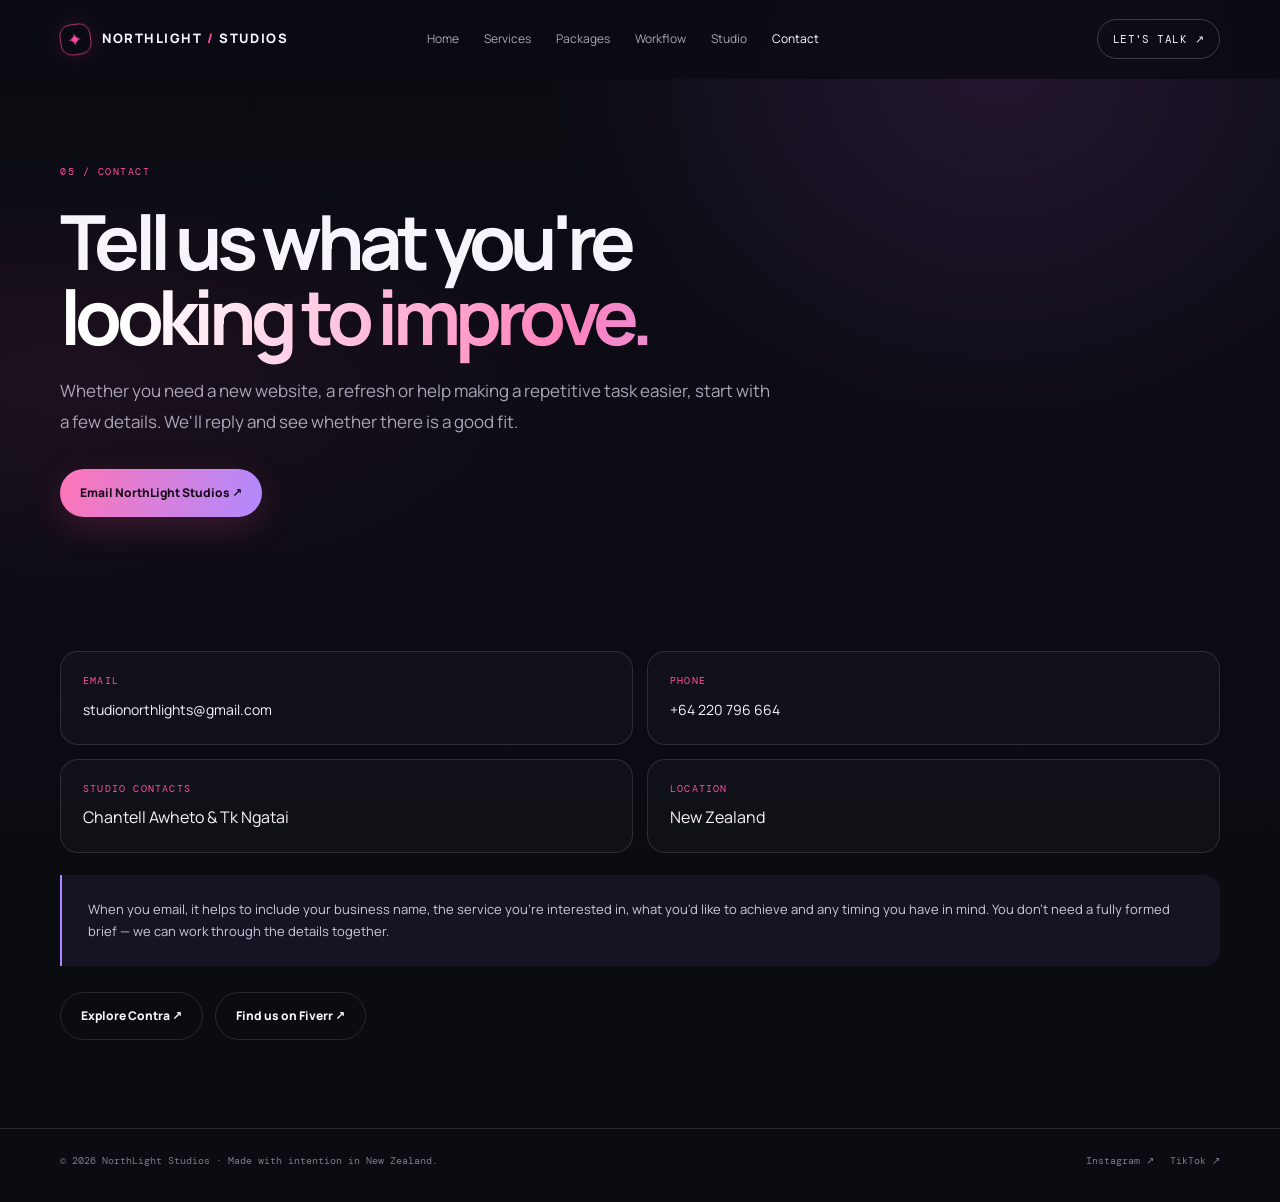
==== contact.html @ 0dd91076 "Add contact.html to multi-page NorthLight website" ====
<!doctype html>
<html lang="en-NZ"><head><meta charset="utf-8"><meta name="viewport" content="width=device-width, initial-scale=1"><meta name="theme-color" content="#0b0b12"><meta name="description" content="Contact NorthLight Studios about website design, digital projects and practical workflow improvements."><meta property="og:title" content="Contact NorthLight Studios | NorthLight Studios"><meta property="og:description" content="Contact NorthLight Studios about website design, digital projects and practical workflow improvements."><title>Contact NorthLight Studios | NorthLight Studios</title><link rel="preconnect" href="https://fonts.googleapis.com"><link rel="preconnect" href="https://fonts.gstatic.com" crossorigin><link href="https://fonts.googleapis.com/css2?family=DM+Mono:wght@400;500&family=Manrope:wght@400;500;600;700;800&display=swap" rel="stylesheet"><link rel="stylesheet" href="styles.css"><script src="script.js" defer></script></head><body><header class="site-header" id="siteHeader"><div class="wrap nav">
<a class="brand" href="index.html" aria-label="NorthLight Studios home"><span class="brand-mark" aria-hidden="true">✦</span><span class="brand-name">NORTHLIGHT<span> / </span>STUDIOS</span></a>
<nav class="nav-links" aria-label="Main navigation"><a href="index.html">Home</a><a href="services.html">Services</a><a href="packages.html">Packages</a><a href="workflow.html">Workflow</a><a href="studio.html">Studio</a><a href="contact.html" aria-current="page">Contact</a></nav>
<div class="site-nav"><button class="menu-toggle" type="button" aria-expanded="false" aria-controls="main-menu">MENU ☰</button></div>
<a class="nav-cta" href="contact.html">LET'S TALK ↗</a>
</div></header><main><div class="wrap page-hero"><div class="page-kicker">05 / Contact</div><h1>Tell us what you're<br><span class="gradient-text">looking to improve.</span></h1><p class="hero-lede">Whether you need a new website, a refresh or help making a repetitive task easier, start with a few details. We'll reply and see whether there is a good fit.</p><div class="hero-actions"><a class="button button-primary" href="mailto:studionorthlights@gmail.com?subject=NorthLight%20Studios%20project%20enquiry">Email NorthLight Studios ↗</a></div></div><section class="content-section"><div class="wrap"><div class="contact-methods"><div class="contact-method"><small>Email</small><a href="mailto:studionorthlights@gmail.com">studionorthlights@gmail.com</a></div><div class="contact-method"><small>Phone</small><a href="tel:+64220796664">+64 220 796 664</a></div><div class="contact-method"><small>Studio contacts</small><span>Chantell Awheto &amp; Tk Ngatai</span></div><div class="contact-method"><small>Location</small><span>New Zealand</span></div></div><div class="callout-panel" style="margin-top:22px">When you email, it helps to include your business name, the service you're interested in, what you'd like to achieve and any timing you have in mind. You don't need a fully formed brief — we can work through the details together.</div><div class="contact-actions"><a class="button button-ghost" href="https://contra.com/s/77cEUqAb-modern-responsive-business-website-design" target="_blank" rel="noopener noreferrer">Explore Contra ↗</a><a class="button button-ghost" href="https://www.fiverr.com/s/2pQEk8L" target="_blank" rel="noopener noreferrer">Find us on Fiverr ↗</a></div></div></section></main><footer class="wrap"><span>© <span id="year"></span> NorthLight Studios · Made with intention in New Zealand.</span><div class="footer-social"><a href="https://www.instagram.com/northlight_std" target="_blank" rel="noopener noreferrer">Instagram ↗</a><a href="https://www.tiktok.com/@northlight.studi" target="_blank" rel="noopener noreferrer">TikTok ↗</a></div></footer></body></html>
---- styles.css ----
:root{--bg:#0b0b12;--surface:#12121d;--surface2:#191827;--ink:#f7f4fb;--muted:#aaa5b8;--pink:#ff4ca3;--violet:#a98bff;--cyan:#82e7e0;--line:rgba(255,255,255,.12);--max:1160px;--radius:22px}
    *{box-sizing:border-box}
    html{scroll-behavior:smooth;scroll-padding-top:88px}
    body{margin:0;background:var(--bg);color:var(--ink);font:16px/1.65 Manrope,system-ui,-apple-system,Segoe UI,sans-serif;overflow-x:hidden}
    body:before{content:"";position:fixed;inset:0;pointer-events:none;z-index:-1;background:radial-gradient(ellipse at 78% 7%,rgba(130,67,171,.2),transparent 32%),radial-gradient(ellipse at 5% 42%,rgba(255,76,163,.07),transparent 30%),linear-gradient(180deg,#0b0b12,#0d0c15 60%,#0b0b12)}
    a{color:inherit}
    .wrap{width:min(var(--max),calc(100% - 44px));margin-inline:auto}
    .mono,.eyebrow,.kicker,.nav-cta,.index,.micro{font-family:"DM Mono",monospace}
    .site-header{position:sticky;top:0;z-index:20;background:rgba(11,11,18,.78);backdrop-filter:blur(18px);border-bottom:1px solid transparent;transition:border-color .2s}
    .site-header.scrolled{border-color:var(--line)}
    .nav{height:78px;display:flex;align-items:center;justify-content:space-between;gap:24px}
    .brand{display:flex;align-items:center;gap:11px;text-decoration:none;font-weight:800;letter-spacing:.12em;font-size:13px}
    .brand-mark{width:31px;height:31px;border:1px solid rgba(255,76,163,.65);border-radius:11px;display:grid;place-items:center;color:var(--pink);font-size:18px;box-shadow:0 0 24px rgba(255,76,163,.12);transform:rotate(-8deg)}
    .brand-name span{color:var(--pink)}
    .nav-links{display:flex;align-items:center;gap:25px}
    .nav-links a{font-size:12px;color:var(--muted);text-decoration:none;transition:color .2s}
    .nav-links a:hover{color:#fff}
    .nav-cta{font-size:11px;text-decoration:none;padding:10px 15px;border:1px solid rgba(255,255,255,.2);border-radius:999px;letter-spacing:.04em}
    .nav-cta:hover{border-color:var(--pink);color:#ffc2df}
    .hero{min-height:690px;display:grid;grid-template-columns:1.1fr .9fr;align-items:center;gap:30px;padding:76px 0 90px;position:relative}
    .hero-copy{position:relative;z-index:2}
    .eyebrow{display:flex;align-items:center;gap:10px;color:#d5b7ff;text-transform:uppercase;letter-spacing:.14em;font-size:10px}
    .eyebrow:before{content:"";width:26px;height:1px;background:var(--pink)}
    h1{font-size:clamp(52px,7.4vw,94px);line-height:.99;letter-spacing:-.075em;margin:26px 0 22px;max-width:760px}
    .gradient-text{background:linear-gradient(105deg,#fff 8%,#ff83bd 48%,#b69cff 78%,#82e7e0);background-size:180% auto;-webkit-background-clip:text;background-clip:text;color:transparent;animation:shine 8s ease-in-out infinite alternate}
    @keyframes shine{to{background-position:100% center}}
    .hero-lede{font-size:17px;line-height:1.8;color:var(--muted);max-width:560px}
    .hero-actions{display:flex;gap:12px;flex-wrap:wrap;margin-top:31px}
    .button{display:inline-flex;align-items:center;justify-content:center;gap:10px;min-height:48px;padding:0 20px;border-radius:999px;text-decoration:none;font-size:12px;font-weight:800;transition:transform .2s,box-shadow .2s,border-color .2s}
    .button:hover{transform:translateY(-3px)}
    .button-primary{color:#170d19;background:linear-gradient(105deg,#ff75b7,#b18aff);box-shadow:0 10px 35px rgba(255,76,163,.18)}
    .button-primary:hover{box-shadow:0 14px 40px rgba(255,76,163,.3)}
    .button-ghost{border:1px solid var(--line);color:var(--ink)}
    .button-ghost:hover{border-color:rgba(255,255,255,.4)}
    .hero-note{margin-top:28px;color:#777286;font:10px "DM Mono",monospace;letter-spacing:.08em}
    .hero-art{position:relative;min-height:490px;display:grid;place-items:center;isolation:isolate}
    .orbital{position:absolute;width:min(39vw,440px);aspect-ratio:1;border:1px solid rgba(255,255,255,.12);border-radius:50%;transform:rotate(-25deg);box-shadow:inset 0 0 65px rgba(168,139,255,.07),0 0 90px rgba(168,139,255,.06)}
    .orbital:before,.orbital:after{content:"";position:absolute;border:1px solid rgba(255,76,163,.28);border-radius:50%;inset:11% -8%;transform:rotate(55deg)}
    .orbital:after{inset:24% -17%;border-color:rgba(130,231,224,.22);transform:rotate(-58deg)}
    .core{position:relative;width:210px;aspect-ratio:1;border-radius:38% 62% 54% 46%/44% 42% 58% 56%;display:grid;place-items:center;background:radial-gradient(circle at 32% 25%,#4d315e,#211a35 52%,#12111b 76%);border:1px solid rgba(255,255,255,.2);box-shadow:0 0 80px rgba(255,76,163,.18),inset 0 0 45px rgba(255,255,255,.06);animation:float 7s ease-in-out infinite}
    .core:before{content:"";position:absolute;inset:12px;border:1px solid rgba(255,255,255,.12);border-radius:inherit}
    .core-letter{font-size:112px;font-weight:800;letter-spacing:-.12em;line-height:1;margin-left:-12px;background:linear-gradient(140deg,#fff 15%,#ff7ab9 60%,#a98bff);-webkit-background-clip:text;background-clip:text;color:transparent;text-shadow:0 0 45px rgba(255,76,163,.12)}
    @keyframes float{50%{transform:translateY(-12px) rotate(3deg)}}
    .orbit-dot{position:absolute;width:12px;height:12px;border-radius:50%;background:var(--pink);box-shadow:0 0 22px var(--pink);top:14%;right:18%}
    .orbit-dot.two{width:8px;height:8px;background:var(--cyan);box-shadow:0 0 18px var(--cyan);top:auto;right:auto;bottom:16%;left:13%}
    .art-label{position:absolute;font:10px "DM Mono",monospace;color:#c2b5d4;letter-spacing:.12em}
    .art-label.top{top:8%;right:0}.art-label.bottom{bottom:7%;left:1%}
    .scroll-mark{position:absolute;bottom:24px;left:0;color:#777286;font:9px "DM Mono",monospace;letter-spacing:.16em}
    .scroll-mark:after{content:"";display:inline-block;width:44px;height:1px;background:var(--pink);vertical-align:middle;margin-left:12px}
    .ticker{overflow:hidden;border-block:1px solid var(--line);background:rgba(255,255,255,.018)}
    .ticker-track{display:flex;gap:38px;width:max-content;padding:16px 0;animation:marquee 34s linear infinite}
    .ticker span{font:10px "DM Mono",monospace;letter-spacing:.14em;color:#b8aec5;text-transform:uppercase;white-space:nowrap}
    .ticker b{color:var(--pink);font-weight:400;margin-left:38px}
    @keyframes marquee{to{transform:translateX(-50%)}}
    section{padding:105px 0;border-bottom:1px solid var(--line)}
    .section-head{display:grid;grid-template-columns:.8fr 1.2fr;gap:30px;align-items:end;margin-bottom:42px}
    .kicker{color:var(--pink);font-size:10px;letter-spacing:.16em;text-transform:uppercase}
    h2{font-size:clamp(34px,5vw,58px);line-height:1.08;letter-spacing:-.06em;margin:13px 0 0}
    .section-intro{max-width:570px;color:var(--muted);font-size:15px;line-height:1.85;margin:0 0 4px}
    .about-grid{display:grid;grid-template-columns:1fr 1fr;gap:18px}
    .about-panel{padding:30px;border:1px solid var(--line);border-radius:var(--radius);background:linear-gradient(145deg,rgba(255,255,255,.045),rgba(255,255,255,.012))}
    .about-panel.feature{background:radial-gradient(circle at 90% 0,rgba(168,139,255,.15),transparent 40%),linear-gradient(145deg,#1b1728,#11111a)}
    .about-panel h3{font-size:21px;letter-spacing:-.04em;margin:0 0 12px}
    .about-panel p{color:var(--muted);font-size:14px;margin:0}
    .founders{display:flex;gap:10px;flex-wrap:wrap;margin-top:24px}
    .founder-chip{border:1px solid var(--line);border-radius:999px;padding:8px 12px;font-size:11px;color:#e8dff1}
    .service-grid{display:grid;grid-template-columns:repeat(3,1fr);gap:15px}
    .service-card{min-height:250px;padding:26px;border:1px solid var(--line);border-radius:var(--radius);background:linear-gradient(155deg,#1b1728,#11111a);position:relative;overflow:hidden;transition:transform .25s,border-color .25s}
    .service-card:hover{transform:translateY(-6px);border-color:rgba(255,76,163,.5)}
    .service-card:after{content:"";position:absolute;width:170px;height:170px;border:1px solid rgba(168,139,255,.16);border-radius:50%;right:-85px;bottom:-100px;box-shadow:0 0 0 18px rgba(168,139,255,.025),0 0 0 38px rgba(168,139,255,.02)}
    .index{font-size:10px;color:var(--pink)}
    .service-card h3{font-size:21px;letter-spacing:-.04em;margin:32px 0 10px}
    .service-card p{font-size:13px;color:var(--muted);max-width:290px;margin:0}
    .package-grid{display:grid;grid-template-columns:repeat(3,1fr);gap:15px;align-items:stretch}
    .package{padding:27px;border:1px solid var(--line);border-radius:var(--radius);background:linear-gradient(155deg,#1a1725,#101018);display:flex;flex-direction:column;min-height:370px}
    .package.featured{border-color:rgba(255,76,163,.55);background:radial-gradient(circle at 100% 0,rgba(255,76,163,.13),transparent 42%),linear-gradient(155deg,#21172a,#111018);box-shadow:0 15px 60px rgba(0,0,0,.2)}
    .package-label{font:10px "DM Mono",monospace;letter-spacing:.1em;text-transform:uppercase;color:#d6b7ff}
    .package h3{font-size:22px;margin:15px 0 3px;letter-spacing:-.04em}
    .price{font-size:38px;font-weight:800;letter-spacing:-.07em;margin:6px 0 14px}
    .price small{font:10px "DM Mono",monospace;color:var(--muted);letter-spacing:0}
    .package p{font-size:13px;color:var(--muted);margin:0 0 20px}
    .package .button{margin-top:auto;align-self:flex-start}
    .scope-note{margin-top:22px;padding:17px 19px;border-left:2px solid var(--violet);background:rgba(168,139,255,.06);color:#c3bbd0;font-size:12px}
    .process{display:grid;grid-template-columns:repeat(4,1fr);gap:0;border:1px solid var(--line);border-radius:var(--radius);overflow:hidden}
    .step{padding:24px 21px;min-height:190px;background:rgba(255,255,255,.018);border-right:1px solid var(--line)}
    .step:last-child{border:0}
    .step .index{display:inline-flex;width:30px;height:30px;border:1px solid rgba(255,76,163,.4);border-radius:50%;align-items:center;justify-content:center}
    .step h3{font-size:16px;margin:23px 0 8px}
    .step p{font-size:12px;color:var(--muted);margin:0}
    .showcase-grid{display:grid;grid-template-columns:1.1fr .9fr;gap:18px}
    .demo-card{position:relative;min-height:350px;padding:30px;border:1px solid var(--line);border-radius:var(--radius);overflow:hidden;background:radial-gradient(circle at 82% 20%,rgba(255,76,163,.2),transparent 32%),linear-gradient(140deg,#30213d,#15121f 65%)}
    .demo-window{position:absolute;right:7%;bottom:-6%;width:72%;height:66%;border:1px solid rgba(255,255,255,.2);border-radius:16px 16px 0 0;background:#171520;box-shadow:0 18px 70px #0008;transform:rotate(-5deg);padding:15px}
    .demo-window .bar{height:7px;width:45%;background:linear-gradient(90deg,var(--pink),var(--violet));border-radius:8px;margin:12px 0}
    .demo-window .line{height:5px;width:75%;background:#ffffff26;border-radius:8px;margin:8px 0}
    .demo-window .line.short{width:48%}
    .demo-title{position:relative;z-index:2;max-width:280px;font-size:32px;line-height:1.1;letter-spacing:-.06em;margin:25px 0}
    .demo-side{padding:28px;border:1px solid var(--line);border-radius:var(--radius);background:#12121c}
    .demo-side h3{font-size:20px;margin:8px 0 12px}
    .demo-side p,.demo-side li{font-size:13px;color:var(--muted)}
    .demo-side ul{padding-left:18px}
    .demo-disclaimer{font:10px "DM Mono",monospace;color:#9b91a7;margin-top:18px}
    .contact-section{padding:75px 0 88px}
    .contact-box{position:relative;overflow:hidden;border:1px solid rgba(255,255,255,.17);border-radius:30px;padding:clamp(30px,6vw,68px);background:radial-gradient(circle at 90% 0,rgba(168,139,255,.2),transparent 34%),radial-gradient(circle at 0 100%,rgba(255,76,163,.12),transparent 40%),#15121f}
    .contact-box:after{content:"✦";position:absolute;right:7%;top:3%;font-size:180px;line-height:1;color:rgba(255,255,255,.035);pointer-events:none}
    .contact-box h2{max-width:650px;font-size:clamp(40px,6vw,72px)}
    .contact-box p{max-width:570px;color:var(--muted);font-size:14px}
    .contact-actions{display:flex;gap:12px;flex-wrap:wrap;margin-top:26px}
    .contact-details{display:flex;gap:18px;flex-wrap:wrap;margin-top:32px;padding-top:22px;border-top:1px solid var(--line);font:10px "DM Mono",monospace;color:#b6adbf}
    .contact-details a{text-decoration:none}
    .contact-details a:hover{color:var(--pink)}
    footer{padding:25px 0 35px;display:flex;justify-content:space-between;gap:18px;flex-wrap:wrap;color:#81798d;font:10px "DM Mono",monospace}
    footer a{text-decoration:none}
    footer a:hover{color:#fff}
    .footer-social{display:flex;gap:16px}
    .reveal{opacity:0;transform:translateY(18px);transition:opacity .65s ease,transform .65s ease}
    .reveal.visible{opacity:1;transform:none}
    @media(max-width:850px){.hero{grid-template-columns:1fr;min-height:auto;padding:75px 0 80px}.hero-art{min-height:370px}.orbital{width:min(68vw,360px)}.section-head{grid-template-columns:1fr;gap:14px}.service-grid,.package-grid{grid-template-columns:1fr 1fr}.process{grid-template-columns:1fr 1fr}.step:nth-child(2){border-right:0}.step:nth-child(-n+2){border-bottom:1px solid var(--line)}}
    @media(max-width:600px){.wrap{width:min(var(--max),calc(100% - 30px))}.nav{height:68px}.nav-links{display:none}.nav-cta{font-size:10px;padding:9px 12px}.hero{padding-top:62px}h1{font-size:clamp(48px,14vw,72px)}.hero-lede{font-size:15px}.hero-art{min-height:300px}.core{width:155px}.core-letter{font-size:85px}.orbital{width:75vw}.art-label.top{right:0}.art-label.bottom{left:0}section{padding:75px 0}.about-grid,.service-grid,.package-grid,.showcase-grid{grid-template-columns:1fr}.about-panel,.package{padding:23px}.process{grid-template-columns:1fr}.step{min-height:0;border-right:0;border-bottom:1px solid var(--line)!important}.step:last-child{border-bottom:0!important}.demo-card{min-height:310px}.contact-box{border-radius:22px}.contact-details{flex-direction:column;gap:9px}.scroll-mark{display:none}}
    @media(prefers-reduced-motion:reduce){html{scroll-behavior:auto}*,*:before,*:after{animation-duration:.01ms!important;animation-iteration-count:1!important;transition-duration:.01ms!important}.reveal{opacity:1;transform:none}}

/* Multi-page site additions */
.page-hero{padding:86px 0 58px;position:relative}
.page-hero h1{font-size:clamp(44px,6vw,76px);max-width:850px}
.page-hero .hero-lede{max-width:720px}
.page-kicker{font:10px "DM Mono",monospace;letter-spacing:.15em;text-transform:uppercase;color:var(--pink)}
.content-section{padding:48px 0 88px;border-bottom:1px solid var(--line)}
.content-grid{display:grid;grid-template-columns:repeat(2,minmax(0,1fr));gap:16px}
.detail-card{padding:27px;border:1px solid var(--line);border-radius:var(--radius);background:linear-gradient(150deg,#1b1728,#11111a)}
.detail-card h2,.detail-card h3{margin:0 0 12px;letter-spacing:-.04em}
.detail-card p,.detail-card li{color:var(--muted);font-size:14px}
.detail-card ul{padding-left:20px}
.detail-card .index{display:block;margin-bottom:18px}
.package-page-grid{display:grid;grid-template-columns:repeat(3,minmax(0,1fr));gap:15px;align-items:stretch}
.package{min-height:0}
.package ul{padding-left:19px;margin:0 0 24px}
.package li{color:var(--muted);font-size:12px;margin:0 0 9px}
.package .package-note{font-size:11px;color:#c7bdd1;border-top:1px solid var(--line);padding-top:14px;margin-top:auto}
.included-heading{font:10px "DM Mono",monospace;letter-spacing:.12em;color:var(--cyan);text-transform:uppercase;margin:16px 0 10px}
.workflow-steps{display:grid;grid-template-columns:repeat(5,minmax(0,1fr));gap:10px;margin:28px 0}
.workflow-node{padding:20px 16px;border:1px solid var(--line);border-radius:16px;background:rgba(255,255,255,.025);min-height:155px}
.workflow-node .index{display:inline-flex;width:28px;height:28px;border:1px solid rgba(255,76,163,.45);border-radius:50%;align-items:center;justify-content:center}
.workflow-node h3{font-size:14px;margin:17px 0 7px}
.workflow-node p{font-size:11px;color:var(--muted);margin:0}
.workflow-arrow{color:var(--pink);font:18px "DM Mono",monospace;display:flex;align-items:center;justify-content:center}
.callout-panel{padding:24px 26px;border-left:2px solid var(--violet);background:rgba(168,139,255,.07);border-radius:0 16px 16px 0;color:#d0c8da;font-size:13px}
.check-list{list-style:none;padding:0!important}
.check-list li{position:relative;padding-left:24px}
.check-list li:before{content:"✓";position:absolute;left:0;color:var(--cyan);font-weight:800}
.site-nav{position:relative}
.menu-toggle{display:none;background:transparent;color:var(--ink);border:1px solid var(--line);border-radius:999px;padding:9px 12px;font:10px "DM Mono",monospace;cursor:pointer}
.nav-links a[aria-current="page"]{color:#fff}
.text-link{color:#ffc2df;text-decoration:none;border-bottom:1px solid rgba(255,76,163,.35)}
.text-link:hover{color:#fff}
.contact-methods{display:grid;grid-template-columns:repeat(2,minmax(0,1fr));gap:14px;margin-top:28px}
.contact-method{padding:22px;border:1px solid var(--line);border-radius:18px;background:rgba(255,255,255,.025)}
.contact-method small{display:block;font:10px "DM Mono",monospace;color:var(--pink);letter-spacing:.12em;text-transform:uppercase;margin-bottom:9px}
.contact-method a{font-size:14px;text-decoration:none;overflow-wrap:anywhere}
@media(max-width:850px){.package-page-grid{grid-template-columns:1fr 1fr}.workflow-steps{grid-template-columns:1fr 1fr}.workflow-node:last-child{grid-column:1/-1}}
@media(max-width:600px){
 .nav{height:auto;min-height:68px;flex-wrap:wrap;padding:13px 0}
 .menu-toggle{display:inline-flex}
 .nav-links{display:none;position:absolute;top:calc(100% + 1px);left:0;right:0;background:#12111b;border:1px solid var(--line);border-radius:0 0 16px 16px;padding:14px;flex-direction:column;align-items:stretch;gap:0}
 .nav-links.open{display:flex}
 .nav-links a{padding:12px 8px;border-bottom:1px solid rgba(255,255,255,.06)}
 .nav-links a:last-child{border-bottom:0}
 .package-page-grid,.content-grid,.contact-methods{grid-template-columns:1fr}
 .workflow-steps{grid-template-columns:1fr}
 .workflow-node:last-child{grid-column:auto}
 .workflow-node{min-height:0}
 .page-hero{padding:58px 0 34px}
 .content-section{padding:32px 0 65px}
}
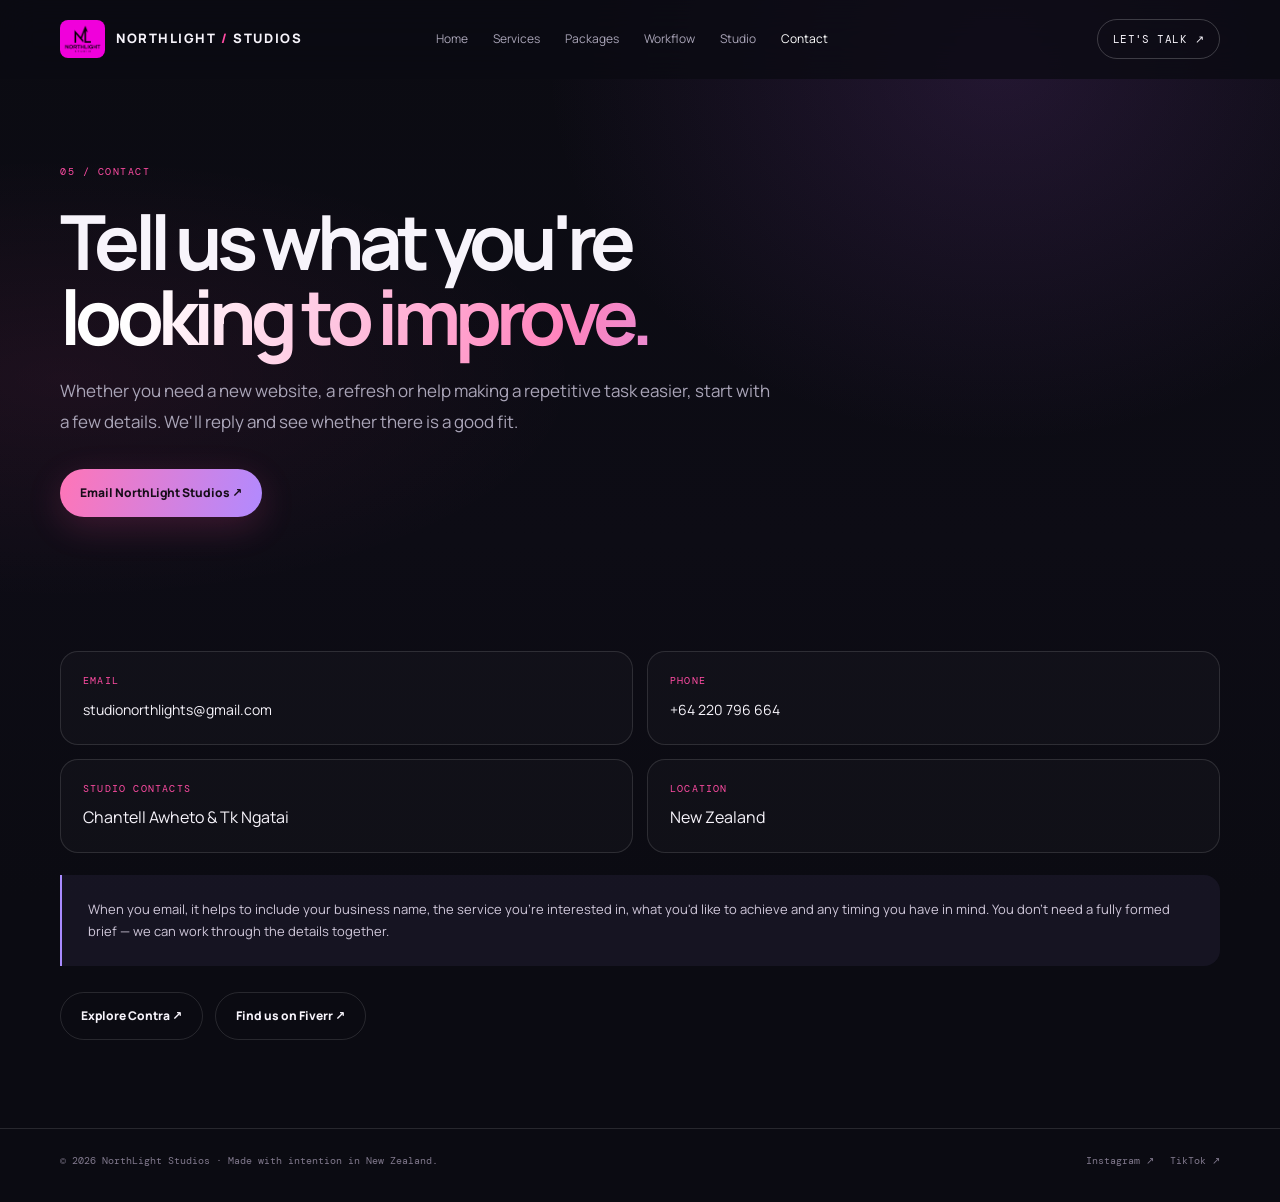
==== commit f0775c1e: "feat: add NorthLight branding and promotional showreel" ====
--- a/contact.html
+++ b/contact.html
@@ -1,7 +1,7 @@
 <!doctype html>
 <html lang="en-NZ"><head><meta charset="utf-8"><meta name="viewport" content="width=device-width, initial-scale=1"><meta name="theme-color" content="#0b0b12"><meta name="description" content="Contact NorthLight Studios about website design, digital projects and practical workflow improvements."><meta property="og:title" content="Contact NorthLight Studios | NorthLight Studios"><meta property="og:description" content="Contact NorthLight Studios about website design, digital projects and practical workflow improvements."><title>Contact NorthLight Studios | NorthLight Studios</title><link rel="preconnect" href="https://fonts.googleapis.com"><link rel="preconnect" href="https://fonts.gstatic.com" crossorigin><link href="https://fonts.googleapis.com/css2?family=DM+Mono:wght@400;500&family=Manrope:wght@400;500;600;700;800&display=swap" rel="stylesheet"><link rel="stylesheet" href="styles.css"><script src="script.js" defer></script></head><body><header class="site-header" id="siteHeader"><div class="wrap nav">
-<a class="brand" href="index.html" aria-label="NorthLight Studios home"><span class="brand-mark" aria-hidden="true">✦</span><span class="brand-name">NORTHLIGHT<span> / </span>STUDIOS</span></a>
-<nav class="nav-links" aria-label="Main navigation"><a href="index.html">Home</a><a href="services.html">Services</a><a href="packages.html">Packages</a><a href="workflow.html">Workflow</a><a href="studio.html">Studio</a><a href="contact.html" aria-current="page">Contact</a></nav>
+<a class="brand" href="index.html" aria-label="NorthLight Studios home"><span class="brand-logo"><img src="assets/northlight-logo.png" alt="" width="44" height="30"></span><span class="brand-name">NORTHLIGHT<span> / </span>STUDIOS</span></a>
+<nav id="main-menu" class="nav-links" aria-label="Main navigation"><a href="index.html">Home</a><a href="services.html">Services</a><a href="packages.html">Packages</a><a href="workflow.html">Workflow</a><a href="studio.html">Studio</a><a href="contact.html" aria-current="page">Contact</a></nav>
 <div class="site-nav"><button class="menu-toggle" type="button" aria-expanded="false" aria-controls="main-menu">MENU ☰</button></div>
 <a class="nav-cta" href="contact.html">LET'S TALK ↗</a>
 </div></header><main><div class="wrap page-hero"><div class="page-kicker">05 / Contact</div><h1>Tell us what you're<br><span class="gradient-text">looking to improve.</span></h1><p class="hero-lede">Whether you need a new website, a refresh or help making a repetitive task easier, start with a few details. We'll reply and see whether there is a good fit.</p><div class="hero-actions"><a class="button button-primary" href="mailto:studionorthlights@gmail.com?subject=NorthLight%20Studios%20project%20enquiry">Email NorthLight Studios ↗</a></div></div><section class="content-section"><div class="wrap"><div class="contact-methods"><div class="contact-method"><small>Email</small><a href="mailto:studionorthlights@gmail.com">studionorthlights@gmail.com</a></div><div class="contact-method"><small>Phone</small><a href="tel:+64220796664">+64 220 796 664</a></div><div class="contact-method"><small>Studio contacts</small><span>Chantell Awheto &amp; Tk Ngatai</span></div><div class="contact-method"><small>Location</small><span>New Zealand</span></div></div><div class="callout-panel" style="margin-top:22px">When you email, it helps to include your business name, the service you're interested in, what you'd like to achieve and any timing you have in mind. You don't need a fully formed brief — we can work through the details together.</div><div class="contact-actions"><a class="button button-ghost" href="https://contra.com/s/77cEUqAb-modern-responsive-business-website-design" target="_blank" rel="noopener noreferrer">Explore Contra ↗</a><a class="button button-ghost" href="https://www.fiverr.com/s/2pQEk8L" target="_blank" rel="noopener noreferrer">Find us on Fiverr ↗</a></div></div></section></main><footer class="wrap"><span>© <span id="year"></span> NorthLight Studios · Made with intention in New Zealand.</span><div class="footer-social"><a href="https://www.instagram.com/northlight_std" target="_blank" rel="noopener noreferrer">Instagram ↗</a><a href="https://www.tiktok.com/@northlight.studi" target="_blank" rel="noopener noreferrer">TikTok ↗</a></div></footer></body></html>
--- a/styles.css
+++ b/styles.css
@@ -170,3 +170,13 @@
  .page-hero{padding:58px 0 34px}
  .content-section{padding:32px 0 65px}
 }
+
+
+/* NorthLight identity and film addition */
+.brand-logo{display:flex;align-items:center;justify-content:center;flex:0 0 auto;width:45px;height:38px;overflow:hidden;border-radius:8px;background:#f000db}
+.brand-logo img{display:block;width:100%;height:100%;object-fit:cover;object-position:center}
+.showreel-section{padding:90px 0;border-bottom:1px solid var(--line)}
+.showreel-frame{max-width:900px;margin:0 auto;border:1px solid rgba(255,255,255,.16);border-radius:22px;overflow:hidden;background:#08070c;box-shadow:0 22px 65px rgba(0,0,0,.26)}
+.showreel-video{display:block;width:100%;height:auto;aspect-ratio:16/9;background:#08070c;object-fit:contain}
+.showreel-caption{max-width:900px;margin:14px auto 0;color:var(--muted);font:10px "DM Mono",monospace;letter-spacing:.13em}
+@media(max-width:600px){.brand{gap:7px;font-size:11px;letter-spacing:.06em}.brand-logo{width:36px;height:32px}.showreel-section{padding:70px 0}.showreel-frame{border-radius:14px}}
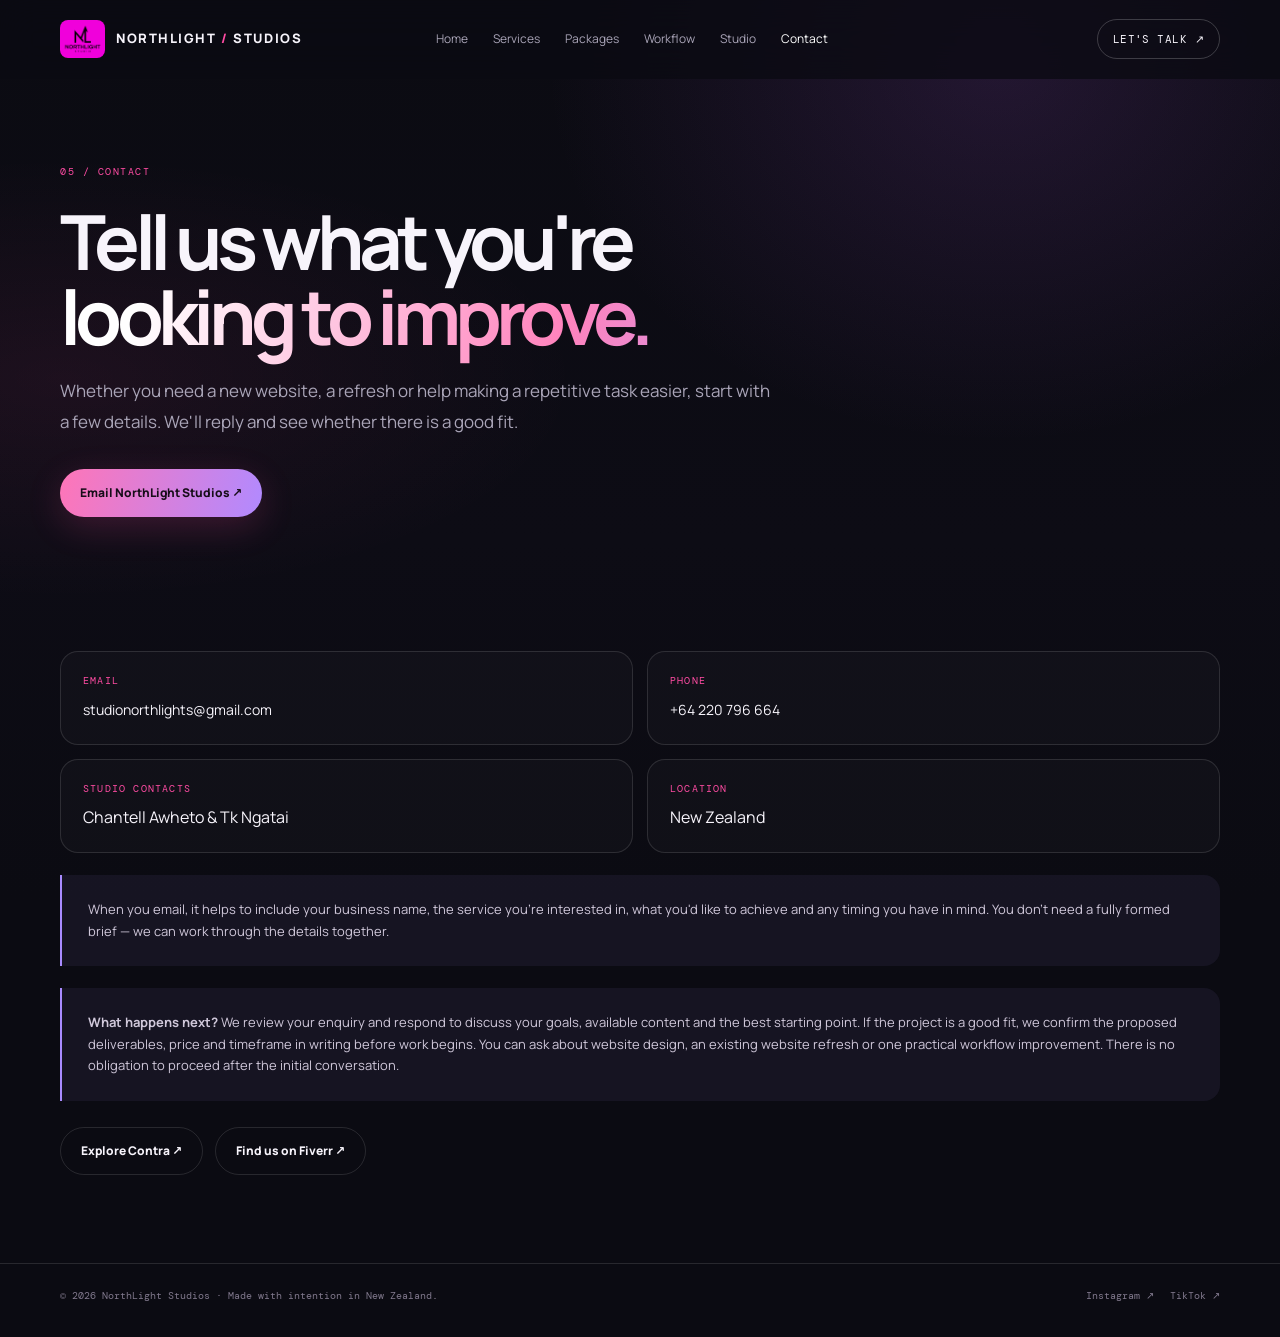
==== commit c6f573ca: "fix(seo): improve canonical URLs and page structure" ====
--- a/contact.html
+++ b/contact.html
@@ -1,7 +1,7 @@
 <!doctype html>
-<html lang="en-NZ"><head><meta charset="utf-8"><meta name="viewport" content="width=device-width, initial-scale=1"><meta name="theme-color" content="#0b0b12"><meta name="description" content="Contact NorthLight Studios about website design, digital projects and practical workflow improvements."><meta property="og:title" content="Contact NorthLight Studios | NorthLight Studios"><meta property="og:description" content="Contact NorthLight Studios about website design, digital projects and practical workflow improvements."><title>Contact NorthLight Studios | NorthLight Studios</title><link rel="preconnect" href="https://fonts.googleapis.com"><link rel="preconnect" href="https://fonts.gstatic.com" crossorigin><link href="https://fonts.googleapis.com/css2?family=DM+Mono:wght@400;500&family=Manrope:wght@400;500;600;700;800&display=swap" rel="stylesheet"><link rel="stylesheet" href="styles.css"><script src="script.js" defer></script></head><body><header class="site-header" id="siteHeader"><div class="wrap nav">
+<html lang="en-NZ"><head><meta charset="utf-8"><meta name="viewport" content="width=device-width, initial-scale=1"><meta name="theme-color" content="#0b0b12"><meta name="description" content="Contact NorthLight Studios about website design, digital projects and practical workflow improvements."><meta property="og:title" content="Contact NorthLight Studios | NorthLight Studios"><meta property="og:description" content="Contact NorthLight Studios about website design, digital projects and practical workflow improvements."><title>Contact NorthLight Studios | NorthLight Studios</title><link rel="canonical" href="https://tk-890.github.io/northlight-studios/contact.html"><link rel="preconnect" href="https://fonts.googleapis.com"><link rel="preconnect" href="https://fonts.gstatic.com" crossorigin><link href="https://fonts.googleapis.com/css2?family=DM+Mono:wght@400;500&family=Manrope:wght@400;500;600;700;800&display=swap" rel="stylesheet"><link rel="stylesheet" href="styles.css"><script src="script.js" defer></script></head><body><header class="site-header" id="siteHeader"><div class="wrap nav">
 <a class="brand" href="index.html" aria-label="NorthLight Studios home"><span class="brand-logo"><img src="assets/northlight-logo.png" alt="" width="44" height="30"></span><span class="brand-name">NORTHLIGHT<span> / </span>STUDIOS</span></a>
 <nav id="main-menu" class="nav-links" aria-label="Main navigation"><a href="index.html">Home</a><a href="services.html">Services</a><a href="packages.html">Packages</a><a href="workflow.html">Workflow</a><a href="studio.html">Studio</a><a href="contact.html" aria-current="page">Contact</a></nav>
 <div class="site-nav"><button class="menu-toggle" type="button" aria-expanded="false" aria-controls="main-menu">MENU ☰</button></div>
 <a class="nav-cta" href="contact.html">LET'S TALK ↗</a>
-</div></header><main><div class="wrap page-hero"><div class="page-kicker">05 / Contact</div><h1>Tell us what you're<br><span class="gradient-text">looking to improve.</span></h1><p class="hero-lede">Whether you need a new website, a refresh or help making a repetitive task easier, start with a few details. We'll reply and see whether there is a good fit.</p><div class="hero-actions"><a class="button button-primary" href="mailto:studionorthlights@gmail.com?subject=NorthLight%20Studios%20project%20enquiry">Email NorthLight Studios ↗</a></div></div><section class="content-section"><div class="wrap"><div class="contact-methods"><div class="contact-method"><small>Email</small><a href="mailto:studionorthlights@gmail.com">studionorthlights@gmail.com</a></div><div class="contact-method"><small>Phone</small><a href="tel:+64220796664">+64 220 796 664</a></div><div class="contact-method"><small>Studio contacts</small><span>Chantell Awheto &amp; Tk Ngatai</span></div><div class="contact-method"><small>Location</small><span>New Zealand</span></div></div><div class="callout-panel" style="margin-top:22px">When you email, it helps to include your business name, the service you're interested in, what you'd like to achieve and any timing you have in mind. You don't need a fully formed brief — we can work through the details together.</div><div class="contact-actions"><a class="button button-ghost" href="https://contra.com/s/77cEUqAb-modern-responsive-business-website-design" target="_blank" rel="noopener noreferrer">Explore Contra ↗</a><a class="button button-ghost" href="https://www.fiverr.com/s/2pQEk8L" target="_blank" rel="noopener noreferrer">Find us on Fiverr ↗</a></div></div></section></main><footer class="wrap"><span>© <span id="year"></span> NorthLight Studios · Made with intention in New Zealand.</span><div class="footer-social"><a href="https://www.instagram.com/northlight_std" target="_blank" rel="noopener noreferrer">Instagram ↗</a><a href="https://www.tiktok.com/@northlight.studi" target="_blank" rel="noopener noreferrer">TikTok ↗</a></div></footer></body></html>+</div></header><main><div class="wrap page-hero"><div class="page-kicker">05 / Contact</div><h1>Tell us what you're<br><span class="gradient-text">looking to improve.</span></h1><p class="hero-lede">Whether you need a new website, a refresh or help making a repetitive task easier, start with a few details. We'll reply and see whether there is a good fit.</p><div class="hero-actions"><a class="button button-primary" href="mailto:studionorthlights@gmail.com?subject=NorthLight%20Studios%20project%20enquiry">Email NorthLight Studios ↗</a></div></div><section class="content-section"><div class="wrap"><div class="contact-methods"><div class="contact-method"><small>Email</small><a href="mailto:studionorthlights@gmail.com">studionorthlights@gmail.com</a></div><div class="contact-method"><small>Phone</small><a href="tel:+64220796664">+64 220 796 664</a></div><div class="contact-method"><small>Studio contacts</small><span>Chantell Awheto &amp; Tk Ngatai</span></div><div class="contact-method"><small>Location</small><span>New Zealand</span></div></div><div class="callout-panel" style="margin-top:22px">When you email, it helps to include your business name, the service you're interested in, what you'd like to achieve and any timing you have in mind. You don't need a fully formed brief — we can work through the details together.</div><div class="callout-panel" style="margin-top:22px"><strong>What happens next?</strong> We review your enquiry and respond to discuss your goals, available content and the best starting point. If the project is a good fit, we confirm the proposed deliverables, price and timeframe in writing before work begins. You can ask about website design, an existing website refresh or one practical workflow improvement. There is no obligation to proceed after the initial conversation.</div><div class="contact-actions"><a class="button button-ghost" href="https://contra.com/s/77cEUqAb-modern-responsive-business-website-design" target="_blank" rel="noopener noreferrer">Explore Contra ↗</a><a class="button button-ghost" href="https://www.fiverr.com/s/2pQEk8L" target="_blank" rel="noopener noreferrer">Find us on Fiverr ↗</a></div></div></section></main><footer class="wrap"><span>© <span id="year"></span> NorthLight Studios · Made with intention in New Zealand.</span><div class="footer-social"><a href="https://www.instagram.com/northlight_std" target="_blank" rel="noopener noreferrer">Instagram ↗</a><a href="https://www.tiktok.com/@northlight.studi" target="_blank" rel="noopener noreferrer">TikTok ↗</a></div></footer></body></html>
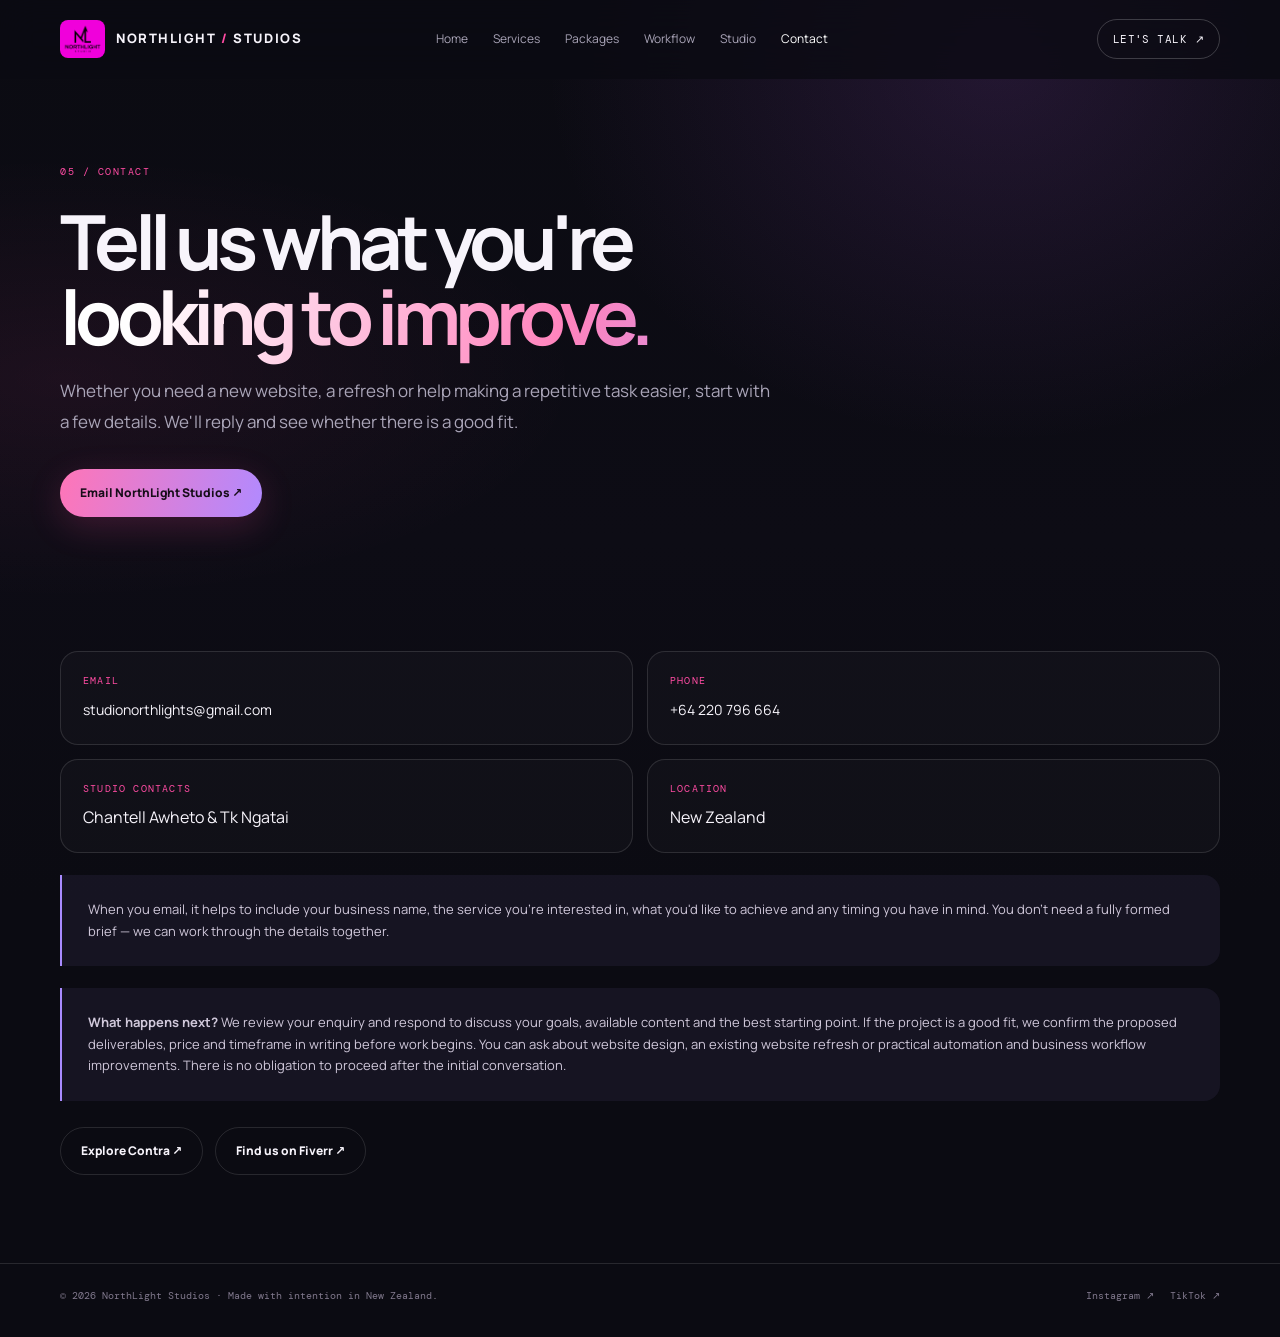
==== commit 887bc1c4: "Update website pricing and introduce scoped automation packages" ====
--- a/contact.html
+++ b/contact.html
@@ -4,4 +4,4 @@
 <nav id="main-menu" class="nav-links" aria-label="Main navigation"><a href="index.html">Home</a><a href="services.html">Services</a><a href="packages.html">Packages</a><a href="workflow.html">Workflow</a><a href="studio.html">Studio</a><a href="contact.html" aria-current="page">Contact</a></nav>
 <div class="site-nav"><button class="menu-toggle" type="button" aria-expanded="false" aria-controls="main-menu">MENU ☰</button></div>
 <a class="nav-cta" href="contact.html">LET'S TALK ↗</a>
-</div></header><main><div class="wrap page-hero"><div class="page-kicker">05 / Contact</div><h1>Tell us what you're<br><span class="gradient-text">looking to improve.</span></h1><p class="hero-lede">Whether you need a new website, a refresh or help making a repetitive task easier, start with a few details. We'll reply and see whether there is a good fit.</p><div class="hero-actions"><a class="button button-primary" href="mailto:studionorthlights@gmail.com?subject=NorthLight%20Studios%20project%20enquiry">Email NorthLight Studios ↗</a></div></div><section class="content-section"><div class="wrap"><div class="contact-methods"><div class="contact-method"><small>Email</small><a href="mailto:studionorthlights@gmail.com">studionorthlights@gmail.com</a></div><div class="contact-method"><small>Phone</small><a href="tel:+64220796664">+64 220 796 664</a></div><div class="contact-method"><small>Studio contacts</small><span>Chantell Awheto &amp; Tk Ngatai</span></div><div class="contact-method"><small>Location</small><span>New Zealand</span></div></div><div class="callout-panel" style="margin-top:22px">When you email, it helps to include your business name, the service you're interested in, what you'd like to achieve and any timing you have in mind. You don't need a fully formed brief — we can work through the details together.</div><div class="callout-panel" style="margin-top:22px"><strong>What happens next?</strong> We review your enquiry and respond to discuss your goals, available content and the best starting point. If the project is a good fit, we confirm the proposed deliverables, price and timeframe in writing before work begins. You can ask about website design, an existing website refresh or one practical workflow improvement. There is no obligation to proceed after the initial conversation.</div><div class="contact-actions"><a class="button button-ghost" href="https://contra.com/s/77cEUqAb-modern-responsive-business-website-design" target="_blank" rel="noopener noreferrer">Explore Contra ↗</a><a class="button button-ghost" href="https://www.fiverr.com/s/2pQEk8L" target="_blank" rel="noopener noreferrer">Find us on Fiverr ↗</a></div></div></section></main><footer class="wrap"><span>© <span id="year"></span> NorthLight Studios · Made with intention in New Zealand.</span><div class="footer-social"><a href="https://www.instagram.com/northlight_std" target="_blank" rel="noopener noreferrer">Instagram ↗</a><a href="https://www.tiktok.com/@northlight.studi" target="_blank" rel="noopener noreferrer">TikTok ↗</a></div></footer></body></html>+</div></header><main><div class="wrap page-hero"><div class="page-kicker">05 / Contact</div><h1>Tell us what you're<br><span class="gradient-text">looking to improve.</span></h1><p class="hero-lede">Whether you need a new website, a refresh or help making a repetitive task easier, start with a few details. We'll reply and see whether there is a good fit.</p><div class="hero-actions"><a class="button button-primary" href="mailto:studionorthlights@gmail.com?subject=NorthLight%20Studios%20project%20enquiry">Email NorthLight Studios ↗</a></div></div><section class="content-section"><div class="wrap"><div class="contact-methods"><div class="contact-method"><small>Email</small><a href="mailto:studionorthlights@gmail.com">studionorthlights@gmail.com</a></div><div class="contact-method"><small>Phone</small><a href="tel:+64220796664">+64 220 796 664</a></div><div class="contact-method"><small>Studio contacts</small><span>Chantell Awheto &amp; Tk Ngatai</span></div><div class="contact-method"><small>Location</small><span>New Zealand</span></div></div><div class="callout-panel" style="margin-top:22px">When you email, it helps to include your business name, the service you're interested in, what you'd like to achieve and any timing you have in mind. You don't need a fully formed brief — we can work through the details together.</div><div class="callout-panel" style="margin-top:22px"><strong>What happens next?</strong> We review your enquiry and respond to discuss your goals, available content and the best starting point. If the project is a good fit, we confirm the proposed deliverables, price and timeframe in writing before work begins. You can ask about website design, an existing website refresh or practical automation and business workflow improvements. There is no obligation to proceed after the initial conversation.</div><div class="contact-actions"><a class="button button-ghost" href="https://contra.com/s/77cEUqAb-modern-responsive-business-website-design" target="_blank" rel="noopener noreferrer">Explore Contra ↗</a><a class="button button-ghost" href="https://www.fiverr.com/s/2pQEk8L" target="_blank" rel="noopener noreferrer">Find us on Fiverr ↗</a></div></div></section></main><footer class="wrap"><span>© <span id="year"></span> NorthLight Studios · Made with intention in New Zealand.</span><div class="footer-social"><a href="https://www.instagram.com/northlight_std" target="_blank" rel="noopener noreferrer">Instagram ↗</a><a href="https://www.tiktok.com/@northlight.studi" target="_blank" rel="noopener noreferrer">TikTok ↗</a></div></footer></body></html>
--- a/styles.css
+++ b/styles.css
@@ -75,7 +75,7 @@
     .package{padding:27px;border:1px solid var(--line);border-radius:var(--radius);background:linear-gradient(155deg,#1a1725,#101018);display:flex;flex-direction:column;min-height:370px}
     .package.featured{border-color:rgba(255,76,163,.55);background:radial-gradient(circle at 100% 0,rgba(255,76,163,.13),transparent 42%),linear-gradient(155deg,#21172a,#111018);box-shadow:0 15px 60px rgba(0,0,0,.2)}
     .package-label{font:10px "DM Mono",monospace;letter-spacing:.1em;text-transform:uppercase;color:#d6b7ff}
-    .package h3{font-size:22px;margin:15px 0 3px;letter-spacing:-.04em}
+    .package h2,.package h3{font-size:22px;margin:15px 0 3px;letter-spacing:-.04em}
     .price{font-size:38px;font-weight:800;letter-spacing:-.07em;margin:6px 0 14px}
     .price small{font:10px "DM Mono",monospace;color:var(--muted);letter-spacing:0}
     .package p{font-size:13px;color:var(--muted);margin:0 0 20px}
